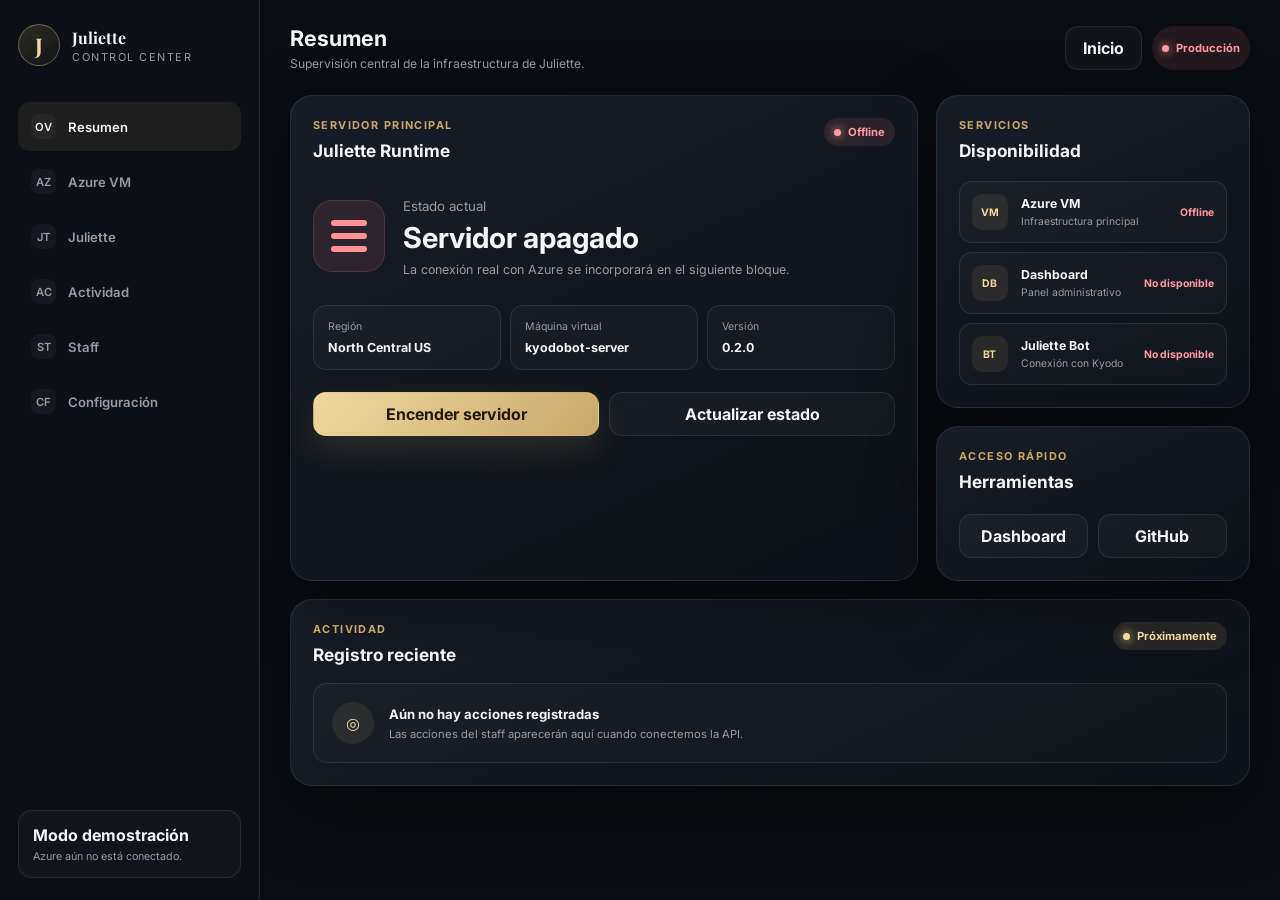
==== dashboard.html @ ede7695a "PR-002: application architecture for Juliette Control Center" ====
<!doctype html>
<html lang="es">
<head>
  <meta charset="utf-8"><meta name="viewport" content="width=device-width,initial-scale=1"><meta name="theme-color" content="#0a0d12">
  <title>Dashboard · Juliette Control</title>
  <link rel="preconnect" href="https://fonts.googleapis.com"><link rel="preconnect" href="https://fonts.gstatic.com" crossorigin>
  <link href="https://fonts.googleapis.com/css2?family=Inter:wght@400;500;600;700&family=Playfair+Display:wght@600;700&display=swap" rel="stylesheet">
  <link rel="stylesheet" href="assets/css/base.css"><link rel="stylesheet" href="assets/css/dashboard.css">
</head>
<body>
  <div id="appShell"></div>
  <script type="module" src="assets/js/dashboard.js"></script>
</body>
</html>
---- assets/css/base.css ----
:root{color-scheme:dark;--bg:#090c11;--surface:#121720;--surface-2:#171d27;--surface-3:#1c232e;--line:rgba(255,255,255,.09);--line-2:rgba(255,255,255,.14);--text:#f4f5f7;--muted:#9299a8;--gold:#c9a76a;--gold-2:#efd99f;--red:#f37980;--green:#72d49d;--blue:#75a7ff;--shadow:0 24px 70px rgba(0,0,0,.34);--radius:22px;--sidebar:260px}*{box-sizing:border-box}html{scroll-behavior:smooth}body{margin:0;min-height:100vh;background:var(--bg);color:var(--text);font-family:Inter,system-ui,sans-serif}a{color:inherit;text-decoration:none}button,input{font:inherit}.container{width:min(1180px,calc(100% - 36px));margin:auto}.brand{display:inline-flex;align-items:center;gap:12px}.brand-mark{display:grid;place-items:center;width:42px;height:42px;border:1px solid rgba(239,217,159,.35);border-radius:50%;background:linear-gradient(145deg,rgba(201,167,106,.18),rgba(201,167,106,.03));color:var(--gold-2);font:700 1.35rem "Playfair Display",serif}.brand strong,.brand small{display:block}.brand strong{font-family:"Playfair Display",serif}.brand small{margin-top:2px;color:var(--muted);font-size:.68rem;text-transform:uppercase;letter-spacing:.14em}.eyebrow{margin:0 0 12px;color:var(--gold);font-size:.74rem;font-weight:700;text-transform:uppercase;letter-spacing:.16em}.button{display:inline-flex;align-items:center;justify-content:center;gap:9px;min-height:44px;padding:0 17px;border:1px solid transparent;border-radius:13px;cursor:pointer;font-weight:700;transition:.16s}.button-primary{background:linear-gradient(135deg,var(--gold-2),var(--gold));color:#21190d;box-shadow:0 14px 34px rgba(201,167,106,.15)}.button-primary:hover{transform:translateY(-2px)}.button-ghost{border-color:var(--line);background:rgba(255,255,255,.03);color:var(--text)}.button-ghost:hover{background:rgba(255,255,255,.07)}.button-wide{width:100%}.status{display:inline-flex;align-items:center;gap:7px;padding:7px 10px;border-radius:999px;font-size:.7rem;font-weight:700}.status:before{content:"";width:7px;height:7px;border-radius:50%;background:currentColor;box-shadow:0 0 10px currentColor}.status-offline{background:rgba(243,121,128,.11);color:#ff9ba1}.status-online{background:rgba(114,212,157,.11);color:#8be6b3}.status-pending{background:rgba(201,167,106,.12);color:var(--gold-2)}.card{border:1px solid var(--line);border-radius:var(--radius);background:linear-gradient(155deg,rgba(24,30,40,.96),rgba(14,18,25,.94));box-shadow:var(--shadow)}
---- assets/css/dashboard.css ----
.app-layout{display:grid;grid-template-columns:var(--sidebar) minmax(0,1fr);min-height:100vh}.sidebar{position:sticky;top:0;height:100vh;padding:24px 18px;border-right:1px solid var(--line);background:#0c1016}.sidebar-nav{display:grid;gap:6px;margin-top:36px}.nav-link{display:flex;align-items:center;gap:12px;padding:12px 13px;border-radius:12px;color:var(--muted);font-size:.82rem;font-weight:600}.nav-link:hover,.nav-link.active{background:rgba(201,167,106,.09);color:var(--text)}.nav-link i{display:grid;width:25px;height:25px;place-items:center;border-radius:8px;background:rgba(255,255,255,.04);font-style:normal;font-size:.7rem}.sidebar-footer{position:absolute;left:18px;right:18px;bottom:22px;padding:14px;border:1px solid var(--line);border-radius:14px;background:rgba(255,255,255,.025)}.sidebar-footer strong,.sidebar-footer small{display:block}.sidebar-footer small{margin-top:5px;color:var(--muted);font-size:.67rem}.content{min-width:0;padding:25px 30px 44px}.topbar{display:flex;align-items:center;justify-content:space-between;gap:15px}.topbar h1{margin:0;font-size:1.35rem}.topbar p{margin:5px 0 0;color:var(--muted);font-size:.76rem}.top-actions{display:flex;gap:10px}.dashboard-grid{display:grid;grid-template-columns:minmax(0,1.6fr) minmax(300px,.8fr);gap:18px;margin-top:24px}.panel{padding:22px}.panel-head{display:flex;align-items:flex-start;justify-content:space-between;gap:15px}.panel-head small{display:block;margin-bottom:8px;color:var(--gold);font-size:.68rem;font-weight:700;text-transform:uppercase;letter-spacing:.13em}.panel-head h2{margin:0;font-size:1.08rem}.runtime-state{display:flex;align-items:center;gap:18px;margin-top:34px}.runtime-state .icon{display:grid;align-content:center;gap:7px;width:72px;height:72px;padding:17px;border:1px solid rgba(243,121,128,.18);border-radius:19px;background:rgba(243,121,128,.11)}.runtime-state .icon i{height:6px;border-radius:99px;background:#ff9299}.runtime-state small{color:var(--muted)}.runtime-state h3{margin:5px 0 0;font-size:1.8rem}.runtime-state p{margin:7px 0 0;color:var(--muted);font-size:.78rem}.metric-grid{display:grid;grid-template-columns:repeat(3,1fr);gap:9px;margin-top:28px}.metric{padding:14px;border:1px solid var(--line);border-radius:13px;background:rgba(255,255,255,.025)}.metric span,.metric strong{display:block}.metric span{margin-bottom:7px;color:var(--muted);font-size:.66rem}.metric strong{font-size:.78rem}.action-row{display:flex;gap:10px;margin-top:22px}.action-row .button{flex:1}.stack{display:grid;gap:18px}.service-list{display:grid;gap:9px;margin-top:20px}.service{display:grid;grid-template-columns:38px minmax(0,1fr) auto;align-items:center;gap:11px;padding:12px;border:1px solid var(--line);border-radius:13px;background:rgba(255,255,255,.025)}.service>b{display:grid;width:36px;height:36px;place-items:center;border-radius:10px;background:rgba(201,167,106,.1);color:var(--gold-2);font-size:.65rem}.service strong,.service small{display:block}.service strong{font-size:.77rem}.service small{margin-top:4px;color:var(--muted);font-size:.65rem}.service em{color:#ff9ba1;font-size:.65rem;font-style:normal;font-weight:700}.activity-panel{margin-top:18px;padding:22px}.activity-empty{display:flex;align-items:center;gap:15px;margin-top:18px;padding:18px;border:1px solid var(--line);border-radius:14px;background:rgba(255,255,255,.02)}.activity-empty>span{display:grid;width:42px;height:42px;place-items:center;border-radius:50%;background:rgba(201,167,106,.1);color:var(--gold-2)}.activity-empty h3{margin:0;font-size:.82rem}.activity-empty p{margin:5px 0 0;color:var(--muted);font-size:.7rem}.toast{position:fixed;right:24px;bottom:24px;z-index:10;display:grid;gap:4px;max-width:340px;padding:14px 16px;border:1px solid rgba(201,167,106,.25);border-radius:14px;background:#151a23;box-shadow:var(--shadow);opacity:0;transform:translateY(12px);pointer-events:none;transition:.18s}.toast.show{opacity:1;transform:none}.toast strong{color:var(--gold-2);font-size:.76rem}.toast span{color:var(--muted);font-size:.68rem}.mobile-menu{display:none}@media(max-width:960px){.app-layout{grid-template-columns:1fr}.sidebar{position:fixed;z-index:20;left:-280px;width:260px;transition:.2s}.sidebar.open{left:0}.mobile-menu{display:inline-flex}.content{padding:20px}.dashboard-grid{grid-template-columns:1fr}}@media(max-width:620px){.content{padding:16px}.top-actions .button-ghost{display:none}.metric-grid{grid-template-columns:1fr}.action-row{flex-direction:column}.service{grid-template-columns:38px 1fr}.service em{grid-column:2}.runtime-state{align-items:flex-start}}
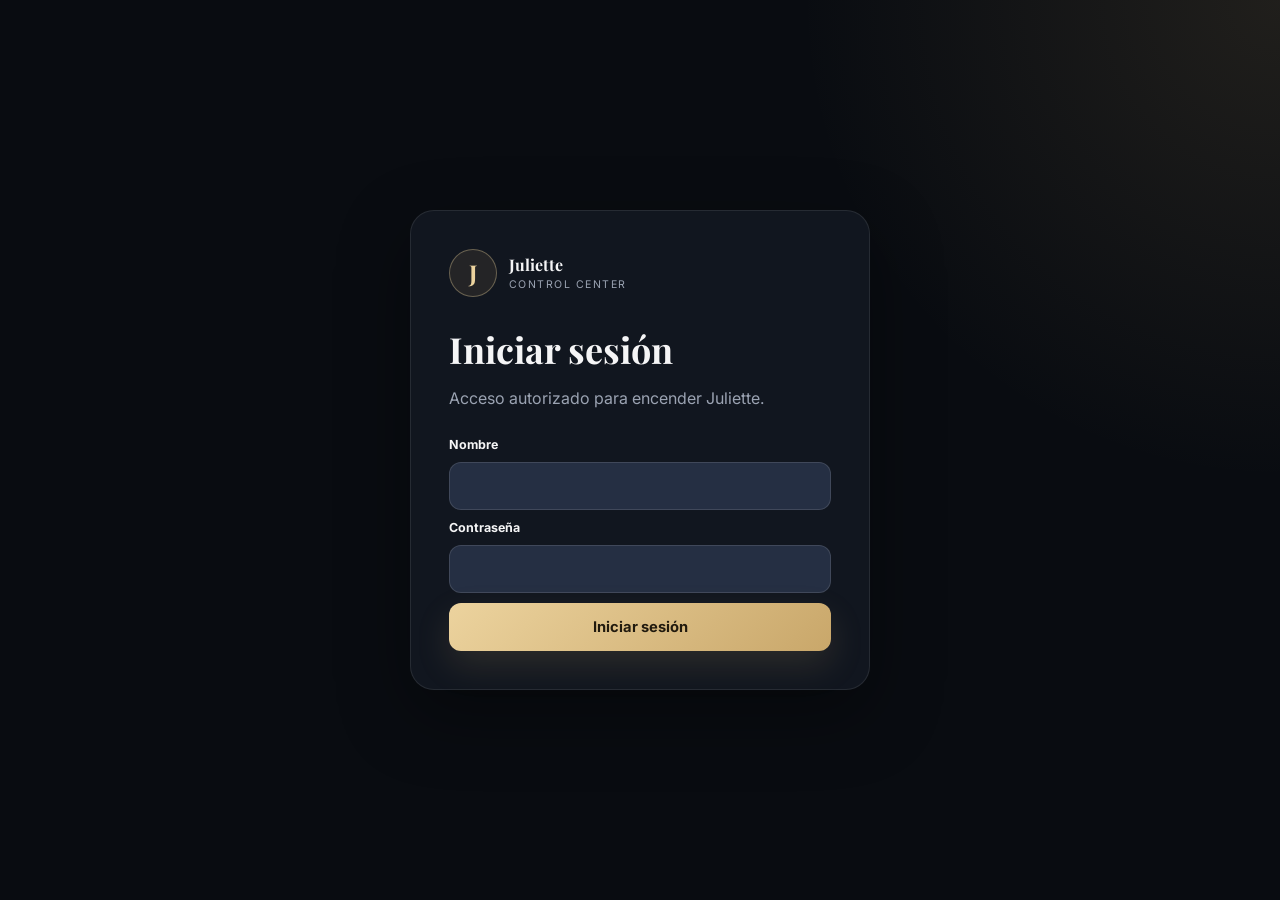
==== commit 75a45776: "Simplify Juliette Control Center" ====
--- a/dashboard.html
+++ b/dashboard.html
@@ -2,13 +2,27 @@
 <html lang="es">
 <head>
   <meta charset="utf-8"><meta name="viewport" content="width=device-width,initial-scale=1"><meta name="theme-color" content="#0a0d12">
-  <title>Dashboard · Juliette Control</title>
+  <title>Juliette · Control Center</title>
   <link rel="preconnect" href="https://fonts.googleapis.com"><link rel="preconnect" href="https://fonts.gstatic.com" crossorigin>
   <link href="https://fonts.googleapis.com/css2?family=Inter:wght@400;500;600;700&family=Playfair+Display:wght@600;700&display=swap" rel="stylesheet">
-  <link rel="stylesheet" href="assets/css/base.css"><link rel="stylesheet" href="assets/css/dashboard.css">
+  <link rel="stylesheet" href="assets/css/base.css"><link rel="stylesheet" href="assets/css/control.css">
 </head>
-<body>
-  <div id="appShell"></div>
+<body class="simple-page">
+  <main class="control-card compact-card">
+    <div class="control-top">
+      <a class="brand simple-brand" href="index.html"><span class="brand-mark">J</span><span><strong>Juliette</strong><small>Control Center</small></span></a>
+      <button class="logout-button" id="logoutButton" type="button">Cerrar sesión</button>
+    </div>
+    <section class="status-content">
+      <p class="eyebrow">Estado</p>
+      <div class="state-line"><span class="state-dot" id="stateDot"></span><h1 id="stateTitle">Consultando…</h1></div>
+      <p id="stateDescription">Comprobando el estado de la máquina virtual.</p>
+      <p class="last-check">Última comprobación: <strong id="lastChecked">—</strong></p>
+      <button class="button button-primary button-wide" id="startButton" type="button" hidden>Encender Juliette</button>
+      <p class="running-message" id="runningMessage" hidden>Juliette ya está funcionando.</p>
+      <p class="action-message" id="actionMessage" hidden></p>
+    </section>
+  </main>
   <script type="module" src="assets/js/dashboard.js"></script>
 </body>
 </html>
--- a/assets/css/control.css
+++ b/assets/css/control.css
@@ -0,0 +1 @@
+.simple-page{min-height:100vh;display:grid;place-items:center;padding:24px;background:radial-gradient(circle at top right,rgba(201,167,106,.12),transparent 30rem),#090c11;color:#f5f5f6;font-family:Inter,system-ui,sans-serif}.landing-card,.compact-card{width:min(100%,460px);padding:38px;border:1px solid rgba(255,255,255,.09);border-radius:24px;background:rgba(19,24,33,.92);box-shadow:0 24px 70px rgba(0,0,0,.36)}.landing-card{text-align:center}.landing-card .brand-mark{margin:0 auto 24px}.brand-mark{display:grid;place-items:center;width:48px;height:48px;border:1px solid rgba(236,211,158,.35);border-radius:50%;background:rgba(201,167,106,.1);color:#ecd39e;font:700 1.45rem "Playfair Display",serif}.eyebrow{margin:0 0 8px;color:#c9a76a;font-size:.72rem;font-weight:700;text-transform:uppercase;letter-spacing:.16em}.landing-card h1,.compact-card h1{margin:0;font:700 2.25rem/1.05 "Playfair Display",serif}.landing-card p:not(.eyebrow),.compact-card>p,.status-content>p{color:#9ba3b2;line-height:1.65}.landing-card .button{margin-top:26px}.simple-brand{display:flex;align-items:center;gap:12px;margin-bottom:34px}.simple-brand strong,.simple-brand small{display:block}.simple-brand strong{font-family:"Playfair Display",serif}.simple-brand small{margin-top:3px;color:#9ba3b2;font-size:.66rem;text-transform:uppercase;letter-spacing:.14em}form{display:grid;gap:10px;margin-top:26px}label{font-size:.78rem;font-weight:700}input{width:100%;min-height:48px;padding:0 14px;border:1px solid rgba(255,255,255,.12);border-radius:12px;background:#252f43;color:#fff;font:inherit;outline:none}input:focus{border-color:rgba(236,211,158,.58)}.button{display:flex;min-height:48px;align-items:center;justify-content:center;border:0;border-radius:12px;cursor:pointer;font:700 .92rem Inter}.button-primary{background:linear-gradient(135deg,#ecd39e,#c9a76a);color:#211a0e}.button-wide{width:100%}.login-error,.action-message{padding:11px 13px;border-radius:10px;background:rgba(240,110,115,.12);color:#ff9ca0!important;font-size:.78rem}.control-card{width:min(100%,560px)}.control-top{display:flex;align-items:center;justify-content:space-between;gap:18px}.control-top .simple-brand{margin:0}.logout-button{border:0;background:none;color:#aeb5c1;cursor:pointer;font:600 .78rem Inter}.status-content{padding-top:44px}.state-line{display:flex;align-items:center;gap:14px}.state-line h1{font-size:2.6rem}.state-dot{width:13px;height:13px;border-radius:50%;background:#7b8390;box-shadow:0 0 14px currentColor}.state-dot[data-state="running"]{background:#74dba5;color:#74dba5}.state-dot[data-state="deallocated"],.state-dot[data-state="stopped"]{background:#f06e73;color:#f06e73}.state-dot[data-state="starting"]{background:#e8c77f;color:#e8c77f}.last-check{margin:28px 0 24px;font-size:.8rem}.last-check strong{color:#d9dde4}.running-message{padding:14px;border:1px solid rgba(116,219,165,.2);border-radius:12px;background:rgba(116,219,165,.08);color:#89e3b5!important;text-align:center;font-weight:600}@media(max-width:560px){.landing-card,.compact-card{padding:26px;border-radius:20px}.control-top{align-items:flex-start}.state-line h1{font-size:2.15rem}}
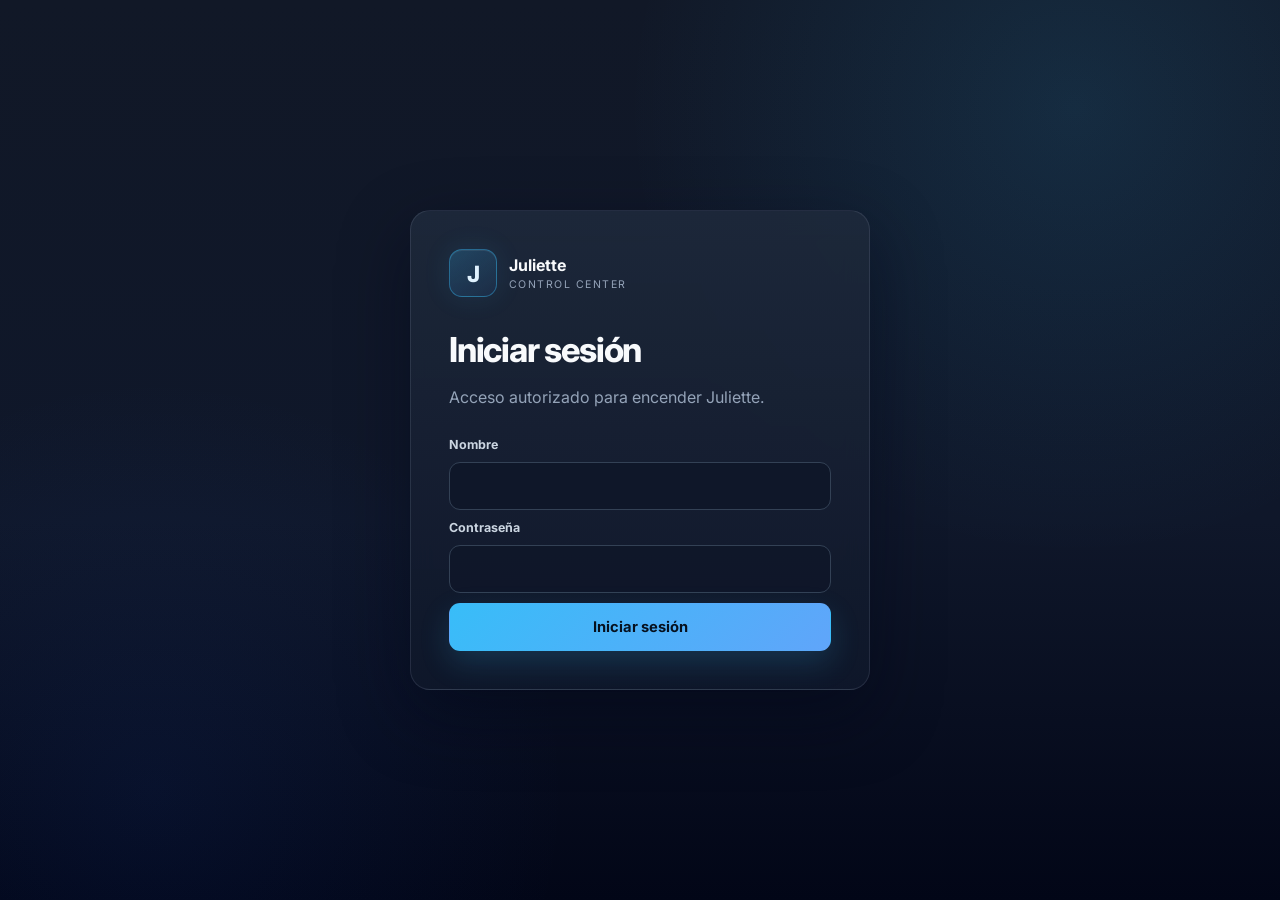
==== commit cadc0c34: "Align Control Center with Juliette visual identity" ====
--- a/dashboard.html
+++ b/dashboard.html
@@ -1,10 +1,10 @@
 <!doctype html>
 <html lang="es">
 <head>
-  <meta charset="utf-8"><meta name="viewport" content="width=device-width,initial-scale=1"><meta name="theme-color" content="#0a0d12">
+  <meta charset="utf-8"><meta name="viewport" content="width=device-width,initial-scale=1"><meta name="theme-color" content="#111827">
   <title>Juliette · Control Center</title>
   <link rel="preconnect" href="https://fonts.googleapis.com"><link rel="preconnect" href="https://fonts.gstatic.com" crossorigin>
-  <link href="https://fonts.googleapis.com/css2?family=Inter:wght@400;500;600;700&family=Playfair+Display:wght@600;700&display=swap" rel="stylesheet">
+  <link href="https://fonts.googleapis.com/css2?family=Inter:wght@400;500;600;700;800&display=swap" rel="stylesheet">
   <link rel="stylesheet" href="assets/css/base.css"><link rel="stylesheet" href="assets/css/control.css">
 </head>
 <body class="simple-page">
--- a/assets/css/base.css
+++ b/assets/css/base.css
@@ -1 +1,99 @@
-:root{color-scheme:dark;--bg:#090c11;--surface:#121720;--surface-2:#171d27;--surface-3:#1c232e;--line:rgba(255,255,255,.09);--line-2:rgba(255,255,255,.14);--text:#f4f5f7;--muted:#9299a8;--gold:#c9a76a;--gold-2:#efd99f;--red:#f37980;--green:#72d49d;--blue:#75a7ff;--shadow:0 24px 70px rgba(0,0,0,.34);--radius:22px;--sidebar:260px}*{box-sizing:border-box}html{scroll-behavior:smooth}body{margin:0;min-height:100vh;background:var(--bg);color:var(--text);font-family:Inter,system-ui,sans-serif}a{color:inherit;text-decoration:none}button,input{font:inherit}.container{width:min(1180px,calc(100% - 36px));margin:auto}.brand{display:inline-flex;align-items:center;gap:12px}.brand-mark{display:grid;place-items:center;width:42px;height:42px;border:1px solid rgba(239,217,159,.35);border-radius:50%;background:linear-gradient(145deg,rgba(201,167,106,.18),rgba(201,167,106,.03));color:var(--gold-2);font:700 1.35rem "Playfair Display",serif}.brand strong,.brand small{display:block}.brand strong{font-family:"Playfair Display",serif}.brand small{margin-top:2px;color:var(--muted);font-size:.68rem;text-transform:uppercase;letter-spacing:.14em}.eyebrow{margin:0 0 12px;color:var(--gold);font-size:.74rem;font-weight:700;text-transform:uppercase;letter-spacing:.16em}.button{display:inline-flex;align-items:center;justify-content:center;gap:9px;min-height:44px;padding:0 17px;border:1px solid transparent;border-radius:13px;cursor:pointer;font-weight:700;transition:.16s}.button-primary{background:linear-gradient(135deg,var(--gold-2),var(--gold));color:#21190d;box-shadow:0 14px 34px rgba(201,167,106,.15)}.button-primary:hover{transform:translateY(-2px)}.button-ghost{border-color:var(--line);background:rgba(255,255,255,.03);color:var(--text)}.button-ghost:hover{background:rgba(255,255,255,.07)}.button-wide{width:100%}.status{display:inline-flex;align-items:center;gap:7px;padding:7px 10px;border-radius:999px;font-size:.7rem;font-weight:700}.status:before{content:"";width:7px;height:7px;border-radius:50%;background:currentColor;box-shadow:0 0 10px currentColor}.status-offline{background:rgba(243,121,128,.11);color:#ff9ba1}.status-online{background:rgba(114,212,157,.11);color:#8be6b3}.status-pending{background:rgba(201,167,106,.12);color:var(--gold-2)}.card{border:1px solid var(--line);border-radius:var(--radius);background:linear-gradient(155deg,rgba(24,30,40,.96),rgba(14,18,25,.94));box-shadow:var(--shadow)}
+:root{
+  color-scheme:dark;
+  --bg:#111827;
+  --sidebar:#020617;
+  --surface:#1e293b;
+  --surface-soft:#172033;
+  --surface-dark:#0f172a;
+  --line:#334155;
+  --line-soft:#263449;
+  --text:#e5e7eb;
+  --text-strong:#f8fafc;
+  --muted:#94a3b8;
+  --muted-dark:#64748b;
+  --primary:#38bdf8;
+  --primary-2:#60a5fa;
+  --primary-soft:rgba(56,189,248,.12);
+  --success:#22c55e;
+  --danger:#ef4444;
+  --warning:#f59e0b;
+  --shadow:0 22px 60px rgba(2,6,23,.42);
+  --radius:20px;
+}
+
+*{box-sizing:border-box}
+html{scroll-behavior:smooth}
+body{
+  margin:0;
+  min-height:100vh;
+  background:var(--bg);
+  color:var(--text);
+  font-family:Inter,Arial,sans-serif;
+}
+a{color:inherit;text-decoration:none}
+button,input{font:inherit}
+.container{width:min(1180px,calc(100% - 36px));margin:auto}
+
+.brand{display:inline-flex;align-items:center;gap:12px}
+.brand-mark{
+  display:grid;
+  place-items:center;
+  width:42px;
+  height:42px;
+  border:1px solid rgba(56,189,248,.34);
+  border-radius:12px;
+  background:linear-gradient(145deg,rgba(56,189,248,.2),rgba(96,165,250,.06));
+  color:#e0f2fe;
+  font-size:1.2rem;
+  font-weight:800;
+  box-shadow:inset 0 1px 0 rgba(255,255,255,.06),0 0 24px rgba(56,189,248,.08);
+}
+.brand strong,.brand small{display:block}
+.brand strong{color:var(--text-strong);font-weight:700}
+.brand small{margin-top:2px;color:var(--muted);font-size:.68rem;text-transform:uppercase;letter-spacing:.14em}
+
+.eyebrow{
+  margin:0 0 12px;
+  color:var(--primary);
+  font-size:.74rem;
+  font-weight:700;
+  text-transform:uppercase;
+  letter-spacing:.16em;
+}
+
+.button{
+  display:inline-flex;
+  align-items:center;
+  justify-content:center;
+  gap:9px;
+  min-height:44px;
+  padding:0 17px;
+  border:1px solid transparent;
+  border-radius:11px;
+  cursor:pointer;
+  font-weight:700;
+  transition:transform .16s ease,box-shadow .16s ease,background .16s ease,border-color .16s ease;
+}
+.button-primary{
+  background:linear-gradient(135deg,var(--primary),var(--primary-2));
+  color:#06111f;
+  box-shadow:0 12px 30px rgba(56,189,248,.18);
+}
+.button-primary:hover{transform:translateY(-1px);box-shadow:0 16px 36px rgba(56,189,248,.24)}
+.button-primary:focus-visible{outline:3px solid rgba(56,189,248,.22);outline-offset:3px}
+.button-ghost{border-color:var(--line);background:rgba(15,23,42,.7);color:var(--text)}
+.button-ghost:hover{background:var(--surface)}
+.button-wide{width:100%}
+
+.status{display:inline-flex;align-items:center;gap:7px;padding:7px 10px;border-radius:999px;font-size:.7rem;font-weight:700}
+.status:before{content:"";width:7px;height:7px;border-radius:50%;background:currentColor;box-shadow:0 0 10px currentColor}
+.status-offline{background:rgba(239,68,68,.12);color:#fca5a5}
+.status-online{background:rgba(34,197,94,.12);color:#86efac}
+.status-pending{background:rgba(245,158,11,.12);color:#fcd34d}
+
+.card{
+  border:1px solid rgba(148,163,184,.14);
+  border-radius:var(--radius);
+  background:linear-gradient(180deg,rgba(30,41,59,.9),rgba(15,23,42,.94));
+  box-shadow:var(--shadow);
+}
--- a/assets/css/control.css
+++ b/assets/css/control.css
@@ -1 +1,168 @@
-.simple-page{min-height:100vh;display:grid;place-items:center;padding:24px;background:radial-gradient(circle at top right,rgba(201,167,106,.12),transparent 30rem),#090c11;color:#f5f5f6;font-family:Inter,system-ui,sans-serif}.landing-card,.compact-card{width:min(100%,460px);padding:38px;border:1px solid rgba(255,255,255,.09);border-radius:24px;background:rgba(19,24,33,.92);box-shadow:0 24px 70px rgba(0,0,0,.36)}.landing-card{text-align:center}.landing-card .brand-mark{margin:0 auto 24px}.brand-mark{display:grid;place-items:center;width:48px;height:48px;border:1px solid rgba(236,211,158,.35);border-radius:50%;background:rgba(201,167,106,.1);color:#ecd39e;font:700 1.45rem "Playfair Display",serif}.eyebrow{margin:0 0 8px;color:#c9a76a;font-size:.72rem;font-weight:700;text-transform:uppercase;letter-spacing:.16em}.landing-card h1,.compact-card h1{margin:0;font:700 2.25rem/1.05 "Playfair Display",serif}.landing-card p:not(.eyebrow),.compact-card>p,.status-content>p{color:#9ba3b2;line-height:1.65}.landing-card .button{margin-top:26px}.simple-brand{display:flex;align-items:center;gap:12px;margin-bottom:34px}.simple-brand strong,.simple-brand small{display:block}.simple-brand strong{font-family:"Playfair Display",serif}.simple-brand small{margin-top:3px;color:#9ba3b2;font-size:.66rem;text-transform:uppercase;letter-spacing:.14em}form{display:grid;gap:10px;margin-top:26px}label{font-size:.78rem;font-weight:700}input{width:100%;min-height:48px;padding:0 14px;border:1px solid rgba(255,255,255,.12);border-radius:12px;background:#252f43;color:#fff;font:inherit;outline:none}input:focus{border-color:rgba(236,211,158,.58)}.button{display:flex;min-height:48px;align-items:center;justify-content:center;border:0;border-radius:12px;cursor:pointer;font:700 .92rem Inter}.button-primary{background:linear-gradient(135deg,#ecd39e,#c9a76a);color:#211a0e}.button-wide{width:100%}.login-error,.action-message{padding:11px 13px;border-radius:10px;background:rgba(240,110,115,.12);color:#ff9ca0!important;font-size:.78rem}.control-card{width:min(100%,560px)}.control-top{display:flex;align-items:center;justify-content:space-between;gap:18px}.control-top .simple-brand{margin:0}.logout-button{border:0;background:none;color:#aeb5c1;cursor:pointer;font:600 .78rem Inter}.status-content{padding-top:44px}.state-line{display:flex;align-items:center;gap:14px}.state-line h1{font-size:2.6rem}.state-dot{width:13px;height:13px;border-radius:50%;background:#7b8390;box-shadow:0 0 14px currentColor}.state-dot[data-state="running"]{background:#74dba5;color:#74dba5}.state-dot[data-state="deallocated"],.state-dot[data-state="stopped"]{background:#f06e73;color:#f06e73}.state-dot[data-state="starting"]{background:#e8c77f;color:#e8c77f}.last-check{margin:28px 0 24px;font-size:.8rem}.last-check strong{color:#d9dde4}.running-message{padding:14px;border:1px solid rgba(116,219,165,.2);border-radius:12px;background:rgba(116,219,165,.08);color:#89e3b5!important;text-align:center;font-weight:600}@media(max-width:560px){.landing-card,.compact-card{padding:26px;border-radius:20px}.control-top{align-items:flex-start}.state-line h1{font-size:2.15rem}}
+.simple-page{
+  min-height:100vh;
+  display:grid;
+  place-items:center;
+  padding:24px;
+  background:
+    radial-gradient(circle at 84% 12%,rgba(56,189,248,.12),transparent 28rem),
+    radial-gradient(circle at 12% 88%,rgba(37,99,235,.08),transparent 26rem),
+    linear-gradient(180deg,#111827 0%,#0f172a 58%,#020617 100%);
+  color:var(--text);
+  font-family:Inter,Arial,sans-serif;
+}
+
+.landing-card,.compact-card{
+  width:min(100%,460px);
+  padding:38px;
+  border:1px solid rgba(148,163,184,.16);
+  border-radius:20px;
+  background:linear-gradient(180deg,rgba(30,41,59,.9),rgba(15,23,42,.94));
+  box-shadow:0 24px 70px rgba(2,6,23,.46);
+  backdrop-filter:blur(14px);
+}
+
+.landing-card{text-align:center}
+.landing-card .brand-mark{margin:0 auto 24px}
+
+.brand-mark{
+  display:grid;
+  place-items:center;
+  width:48px;
+  height:48px;
+  border:1px solid rgba(56,189,248,.4);
+  border-radius:13px;
+  background:linear-gradient(145deg,rgba(56,189,248,.22),rgba(59,130,246,.08));
+  color:#e0f2fe;
+  font-size:1.4rem;
+  font-weight:800;
+  box-shadow:inset 0 1px 0 rgba(255,255,255,.07),0 0 28px rgba(56,189,248,.1);
+}
+
+.eyebrow{
+  margin:0 0 8px;
+  color:var(--primary);
+  font-size:.72rem;
+  font-weight:700;
+  text-transform:uppercase;
+  letter-spacing:.16em;
+}
+
+.landing-card h1,.compact-card h1{
+  margin:0;
+  color:var(--text-strong);
+  font-size:2.15rem;
+  line-height:1.08;
+  font-weight:750;
+  letter-spacing:-.035em;
+}
+
+.landing-card p:not(.eyebrow),.compact-card>p,.status-content>p{
+  color:var(--muted);
+  line-height:1.65;
+}
+
+.landing-card .button{margin-top:26px}
+.simple-brand{display:flex;align-items:center;gap:12px;margin-bottom:34px}
+.simple-brand strong,.simple-brand small{display:block}
+.simple-brand strong{color:var(--text-strong);font-weight:700}
+.simple-brand small{margin-top:3px;color:var(--muted);font-size:.66rem;text-transform:uppercase;letter-spacing:.14em}
+
+form{display:grid;gap:10px;margin-top:26px}
+label{color:#cbd5e1;font-size:.78rem;font-weight:700}
+input{
+  width:100%;
+  min-height:48px;
+  padding:0 14px;
+  border:1px solid var(--line);
+  border-radius:11px;
+  background:rgba(15,23,42,.9);
+  color:#fff;
+  font:inherit;
+  outline:none;
+  transition:border-color .16s ease,box-shadow .16s ease,background .16s ease;
+}
+input:hover{border-color:#475569}
+input:focus{
+  border-color:var(--primary);
+  background:#0f172a;
+  box-shadow:0 0 0 3px rgba(56,189,248,.12);
+}
+
+.button{
+  display:flex;
+  min-height:48px;
+  align-items:center;
+  justify-content:center;
+  border:1px solid transparent;
+  border-radius:11px;
+  cursor:pointer;
+  font-size:.92rem;
+  font-weight:700;
+}
+.button-primary{
+  background:linear-gradient(135deg,var(--primary),var(--primary-2));
+  color:#06111f;
+  box-shadow:0 12px 30px rgba(56,189,248,.17);
+}
+.button-primary:hover{transform:translateY(-1px);box-shadow:0 16px 36px rgba(56,189,248,.23)}
+.button-primary:disabled{cursor:wait;opacity:.65;transform:none;box-shadow:none}
+.button-wide{width:100%}
+
+.login-error,.action-message{
+  padding:11px 13px;
+  border:1px solid rgba(239,68,68,.2);
+  border-radius:10px;
+  background:rgba(239,68,68,.1);
+  color:#fca5a5!important;
+  font-size:.78rem;
+}
+
+.control-card{width:min(100%,560px)}
+.control-top{display:flex;align-items:center;justify-content:space-between;gap:18px}
+.control-top .simple-brand{margin:0}
+.logout-button{
+  padding:8px 10px;
+  border:1px solid transparent;
+  border-radius:9px;
+  background:none;
+  color:var(--muted);
+  cursor:pointer;
+  font-size:.78rem;
+  font-weight:600;
+}
+.logout-button:hover{border-color:var(--line);background:rgba(15,23,42,.72);color:var(--text-strong)}
+.logout-button:focus-visible{outline:2px solid var(--primary);outline-offset:2px}
+
+.status-content{padding-top:44px}
+.state-line{display:flex;align-items:center;gap:14px}
+.state-line h1{font-size:2.55rem}
+.state-dot{
+  width:13px;
+  height:13px;
+  flex:0 0 auto;
+  border-radius:50%;
+  background:var(--muted-dark);
+  color:var(--muted-dark);
+  box-shadow:0 0 14px currentColor;
+}
+.state-dot[data-state="running"]{background:var(--success);color:var(--success);box-shadow:0 0 18px rgba(34,197,94,.72)}
+.state-dot[data-state="deallocated"],.state-dot[data-state="stopped"]{background:var(--danger);color:var(--danger);box-shadow:0 0 18px rgba(239,68,68,.62)}
+.state-dot[data-state="starting"]{background:var(--warning);color:var(--warning);box-shadow:0 0 18px rgba(245,158,11,.6)}
+
+.last-check{margin:28px 0 24px;font-size:.8rem}
+.last-check strong{color:#dbeafe}
+.running-message{
+  padding:14px;
+  border:1px solid rgba(34,197,94,.22);
+  border-radius:11px;
+  background:rgba(34,197,94,.09);
+  color:#86efac!important;
+  text-align:center;
+  font-weight:600;
+}
+
+@media(max-width:560px){
+  .landing-card,.compact-card{padding:26px;border-radius:18px}
+  .control-top{align-items:flex-start}
+  .state-line h1{font-size:2.1rem}
+}
